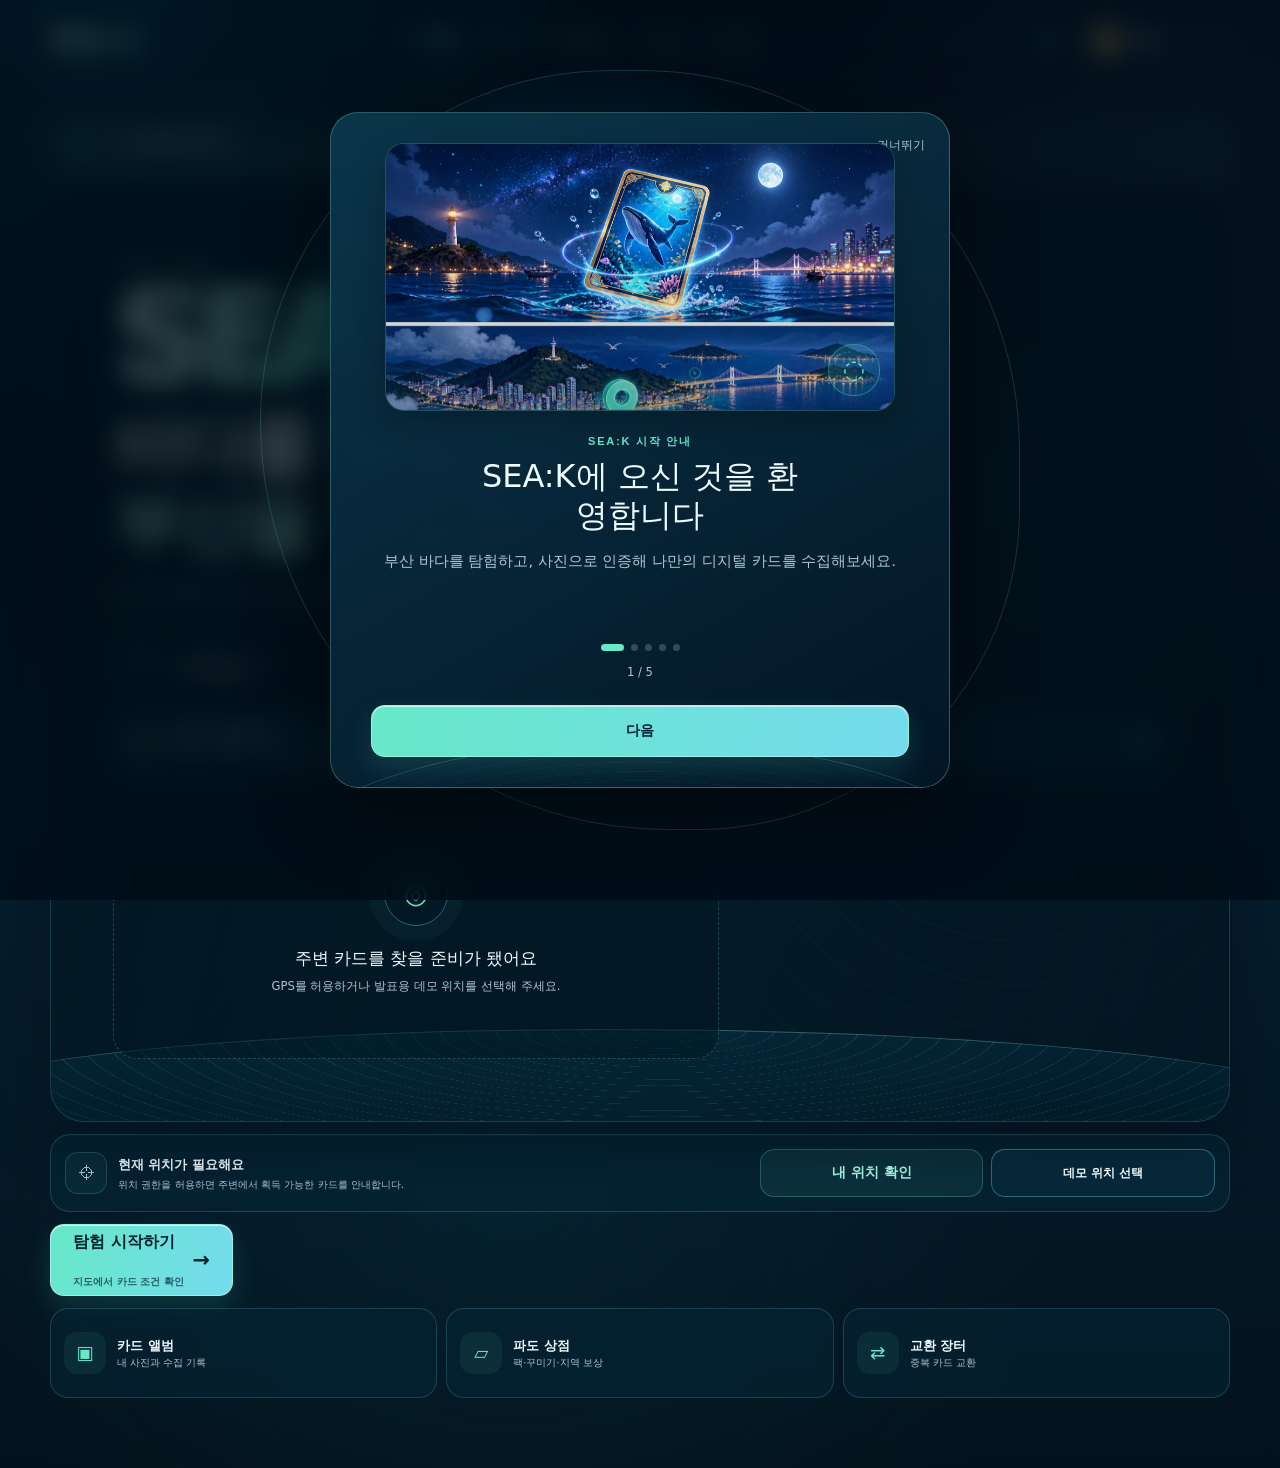
==== index.html @ 593f5121 "Update Night Wave Step card photo" ====
<!doctype html>
<html lang="ko">
  <head>
    <meta charset="UTF-8" />
    <meta name="viewport" content="width=device-width, initial-scale=1.0" />
    <meta name="theme-color" content="#03141f" />
    <title>SEA:K — 부산 바다 발견 수집</title>
    <script type="module" crossorigin src="./index-Cl-UbZ_c.js"></script>
    <link rel="stylesheet" crossorigin href="./index-CBz2PZpd.css">
  </head>
  <body>
    <div id="root"></div>
  </body>
</html>
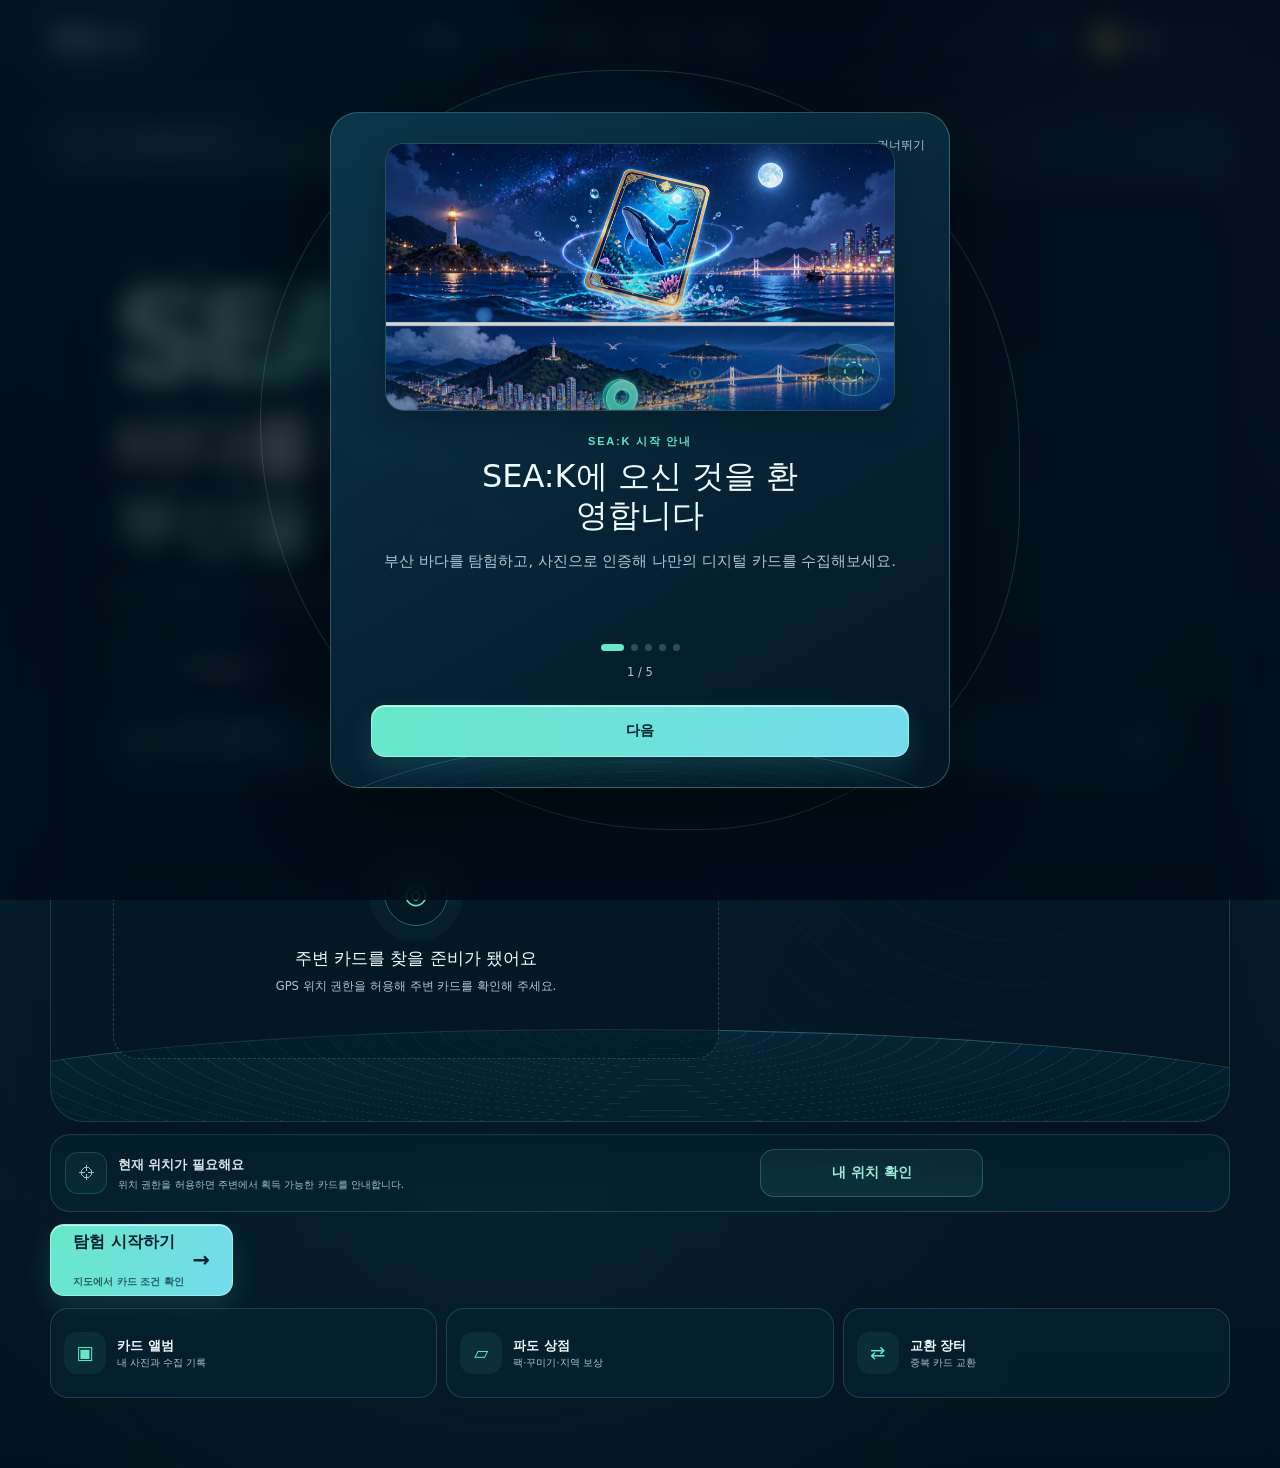
==== commit a13e598d: "deploy: remove demo location selection" ====
--- a/index.html
+++ b/index.html
@@ -5,7 +5,7 @@
     <meta name="viewport" content="width=device-width, initial-scale=1.0" />
     <meta name="theme-color" content="#03141f" />
     <title>SEA:K — 부산 바다 발견 수집</title>
-    <script type="module" crossorigin src="./index-Cl-UbZ_c.js"></script>
+    <script type="module" crossorigin src="./index-zjsR1HhO.js"></script>
     <link rel="stylesheet" crossorigin href="./index-CBz2PZpd.css">
   </head>
   <body>
